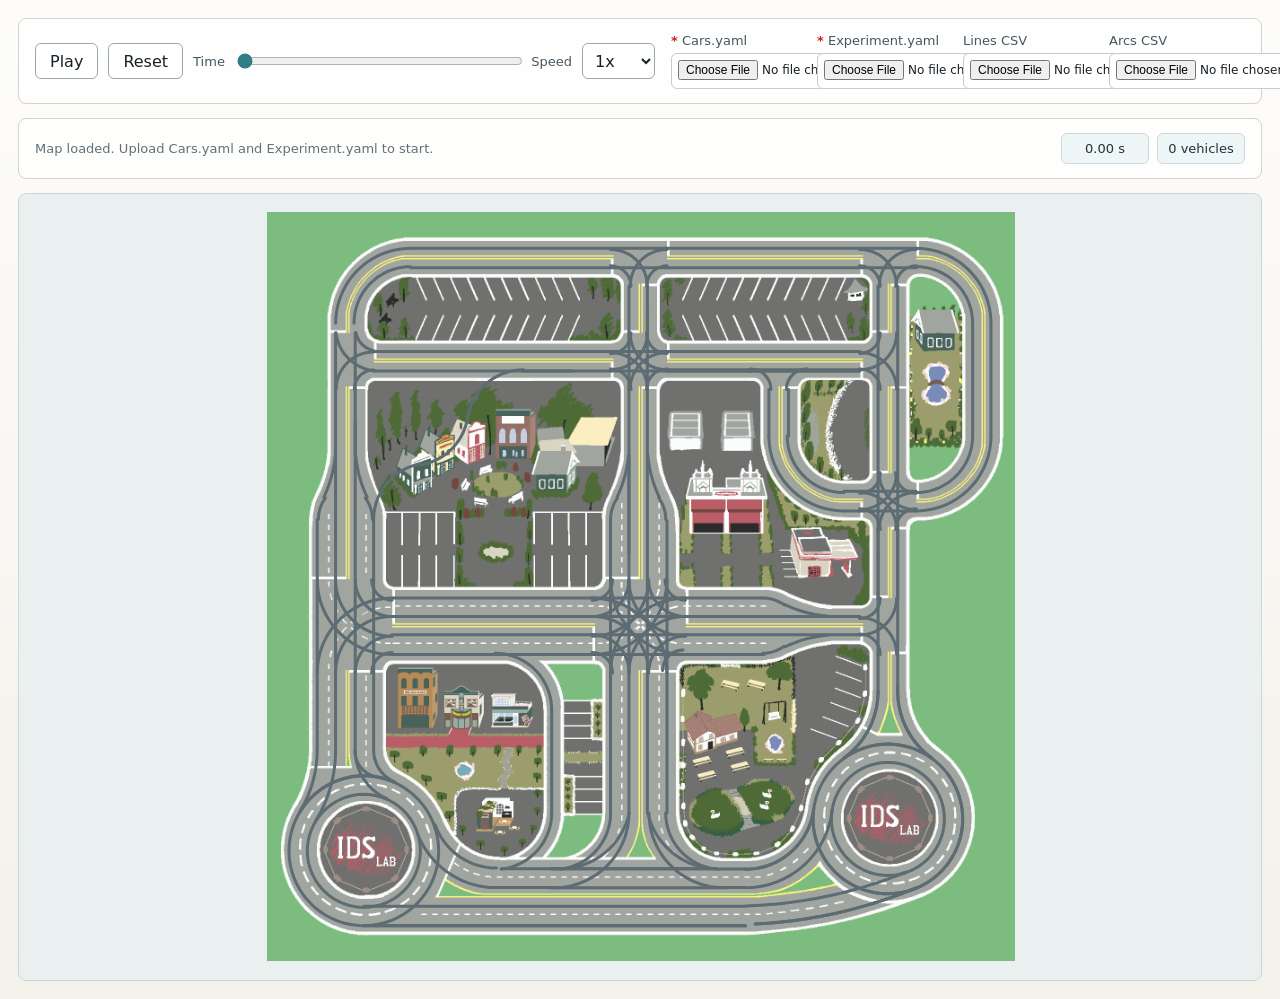
==== viewer/index.html @ 81d66fdf "added map background; better UI; fixed IDM tracking mismatch" ====
<!doctype html>
<html lang="en">
  <head>
    <meta charset="utf-8">
    <meta name="viewport" content="width=device-width, initial-scale=1">
    <title>ScaledCity Simulator</title>
    <link rel="stylesheet" href="styles.css">
  </head>
  <body>
    <main class="app-shell">
      <section class="controls" aria-label="Playback and file controls">
        <div class="transport">
          <button id="playButton" type="button">Play</button>
          <button id="resetButton" type="button">Reset</button>
          <label class="slider-label" for="timeSlider">Time</label>
          <input id="timeSlider" type="range" min="0" max="120" value="0" step="0.1">
          <label class="speed-label" for="speedSelect">Speed</label>
          <select id="speedSelect">
            <option value="0.5">0.5x</option>
            <option value="1" selected>1x</option>
            <option value="2">2x</option>
            <option value="4">4x</option>
          </select>
        </div>

        <div class="file-grid">
          <label class="required-file">
            <span><span aria-hidden="true">*</span> Cars.yaml</span>
            <input id="carsInput" type="file" accept=".yaml,.yml,text/yaml,text/plain">
          </label>
          <label class="required-file">
            <span><span aria-hidden="true">*</span> Experiment.yaml</span>
            <input id="experimentInput" type="file" accept=".yaml,.yml,text/yaml,text/plain">
          </label>
          <label>
            Lines CSV
            <input id="linesInput" type="file" accept=".csv,text/csv">
          </label>
          <label>
            Arcs CSV
            <input id="arcsInput" type="file" accept=".csv,text/csv">
          </label>
        </div>
      </section>

      <header class="topbar">
        <p id="status">Loading default map...</p>
        <div class="stats" aria-live="polite">
          <span id="timeReadout">0.00 s</span>
          <span id="vehicleReadout">0 vehicles</span>
        </div>
      </header>

      <section class="viewport" aria-label="Simulation viewport">
        <canvas id="scene" width="1200" height="760"></canvas>
      </section>
    </main>

    <div id="errorDialog" class="modal" role="dialog" aria-modal="true" aria-labelledby="errorTitle" hidden>
      <div class="modal-panel">
        <h2 id="errorTitle">Simulation not ready</h2>
        <p id="errorMessage"></p>
        <button id="errorCloseButton" type="button">OK</button>
      </div>
    </div>

    <script src="viewer.js"></script>
  </body>
</html>
---- viewer/styles.css ----
:root {
  color-scheme: light;
  font-family: Inter, ui-sans-serif, system-ui, -apple-system, BlinkMacSystemFont, "Segoe UI", sans-serif;
  background: #f4f1ea;
  color: #172026;
}

* {
  box-sizing: border-box;
}

body {
  margin: 0;
  min-height: 100vh;
  background:
    linear-gradient(180deg, rgba(255, 255, 255, 0.82), rgba(255, 255, 255, 0)),
    #f4f1ea;
}

button,
input,
select {
  font: inherit;
}

.app-shell {
  display: grid;
  grid-template-rows: auto auto minmax(320px, 1fr);
  gap: 14px;
  min-height: 100vh;
  padding: 18px;
}

.topbar,
.controls {
  display: flex;
  align-items: center;
  justify-content: space-between;
  gap: 16px;
  padding: 14px 16px;
  border: 1px solid #d8d1c4;
  border-radius: 8px;
  background: rgba(255, 255, 255, 0.78);
}

p {
  margin: 0;
  color: #617079;
  font-size: 13px;
}

.stats {
  display: flex;
  align-items: center;
  gap: 8px;
  flex-wrap: wrap;
  justify-content: flex-end;
}

.stats span {
  min-width: 88px;
  padding: 7px 10px;
  border: 1px solid #cfd8dc;
  border-radius: 6px;
  background: #eef6f7;
  color: #21343a;
  text-align: center;
  font-size: 13px;
  font-variant-numeric: tabular-nums;
}

.viewport {
  min-height: 0;
  border: 1px solid #cbd5d8;
  border-radius: 8px;
  overflow: hidden;
  background: #eaf0ef;
}

canvas {
  display: block;
  width: 100%;
  height: 100%;
}

.controls {
  align-items: stretch;
}

.transport {
  display: grid;
  grid-template-columns: auto auto auto minmax(180px, 1fr) auto auto;
  align-items: center;
  gap: 10px;
  min-width: min(620px, 100%);
}

button,
select {
  min-height: 36px;
  border: 1px solid #98a8ae;
  border-radius: 6px;
  background: #ffffff;
  color: #172026;
}

button {
  padding: 0 14px;
  cursor: pointer;
}

button:hover {
  background: #f0f6f7;
}

select {
  padding: 0 8px;
}

input[type="range"] {
  width: 100%;
  accent-color: #2f7f86;
}

.slider-label,
.speed-label,
.file-grid label {
  color: #46565e;
  font-size: 13px;
  white-space: nowrap;
}

.file-grid {
  display: grid;
  grid-template-columns: repeat(4, minmax(120px, 1fr));
  gap: 10px;
  align-items: end;
  max-width: 620px;
}

.file-grid label {
  display: grid;
  gap: 5px;
}

.required-file > span > span {
  color: #c82127;
  font-weight: 700;
}

input[type="file"] {
  max-width: 100%;
  min-height: 36px;
  padding: 6px;
  border: 1px solid #c3ccd0;
  border-radius: 6px;
  background: #ffffff;
  color: #172026;
  font-size: 12px;
}

.modal {
  position: fixed;
  inset: 0;
  display: grid;
  place-items: center;
  padding: 18px;
  background: rgba(23, 32, 38, 0.38);
  z-index: 20;
}

.modal[hidden] {
  display: none;
}

.modal-panel {
  width: min(420px, 100%);
  padding: 18px;
  border: 1px solid #d6c8c6;
  border-radius: 8px;
  background: #fffdf9;
  box-shadow: 0 18px 45px rgba(23, 32, 38, 0.22);
}

.modal-panel h2 {
  margin: 0 0 8px;
  font-size: 18px;
}

.modal-panel p {
  margin: 0 0 16px;
  color: #46565e;
  line-height: 1.45;
}

@media (max-width: 900px) {
  .topbar,
  .controls {
    flex-direction: column;
    align-items: stretch;
  }

  .transport,
  .file-grid {
    max-width: none;
  }
}

@media (max-width: 640px) {
  .app-shell {
    padding: 10px;
  }

  .transport {
    grid-template-columns: 1fr 1fr;
  }

  .transport input[type="range"],
  .slider-label {
    grid-column: 1 / -1;
  }

  .file-grid {
    grid-template-columns: 1fr;
  }
}
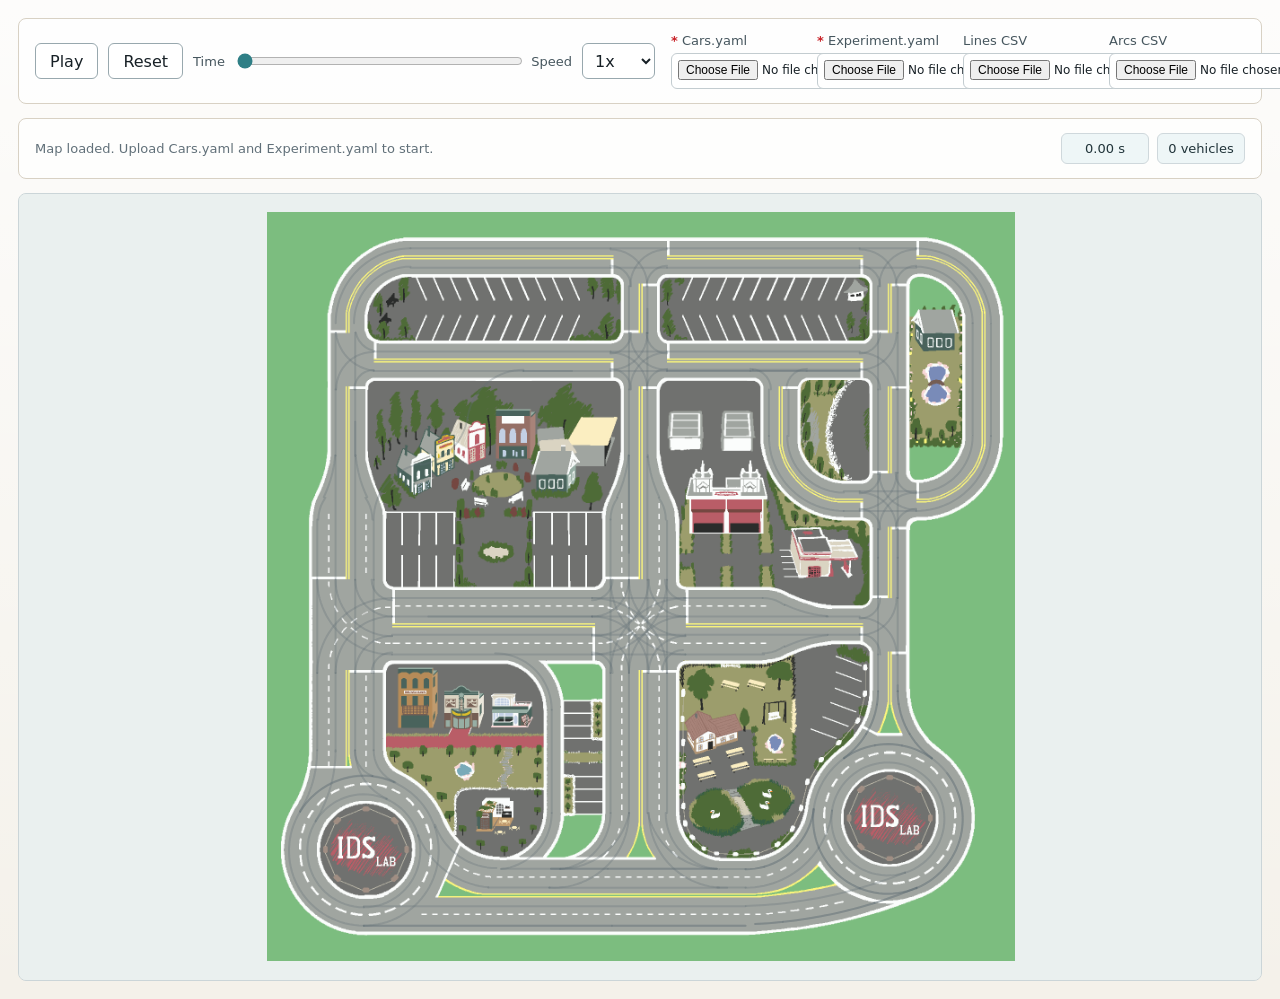
==== commit 91825b5d: "wait-when-done fix; time slider fix" ====
--- a/viewer/index.html
+++ b/viewer/index.html
@@ -13,7 +13,7 @@
           <button id="playButton" type="button">Play</button>
           <button id="resetButton" type="button">Reset</button>
           <label class="slider-label" for="timeSlider">Time</label>
-          <input id="timeSlider" type="range" min="0" max="120" value="0" step="0.1">
+          <input id="timeSlider" type="range" min="0" max="1" value="0" step="0.001">
           <label class="speed-label" for="speedSelect">Speed</label>
           <select id="speedSelect">
             <option value="0.5">0.5x</option>
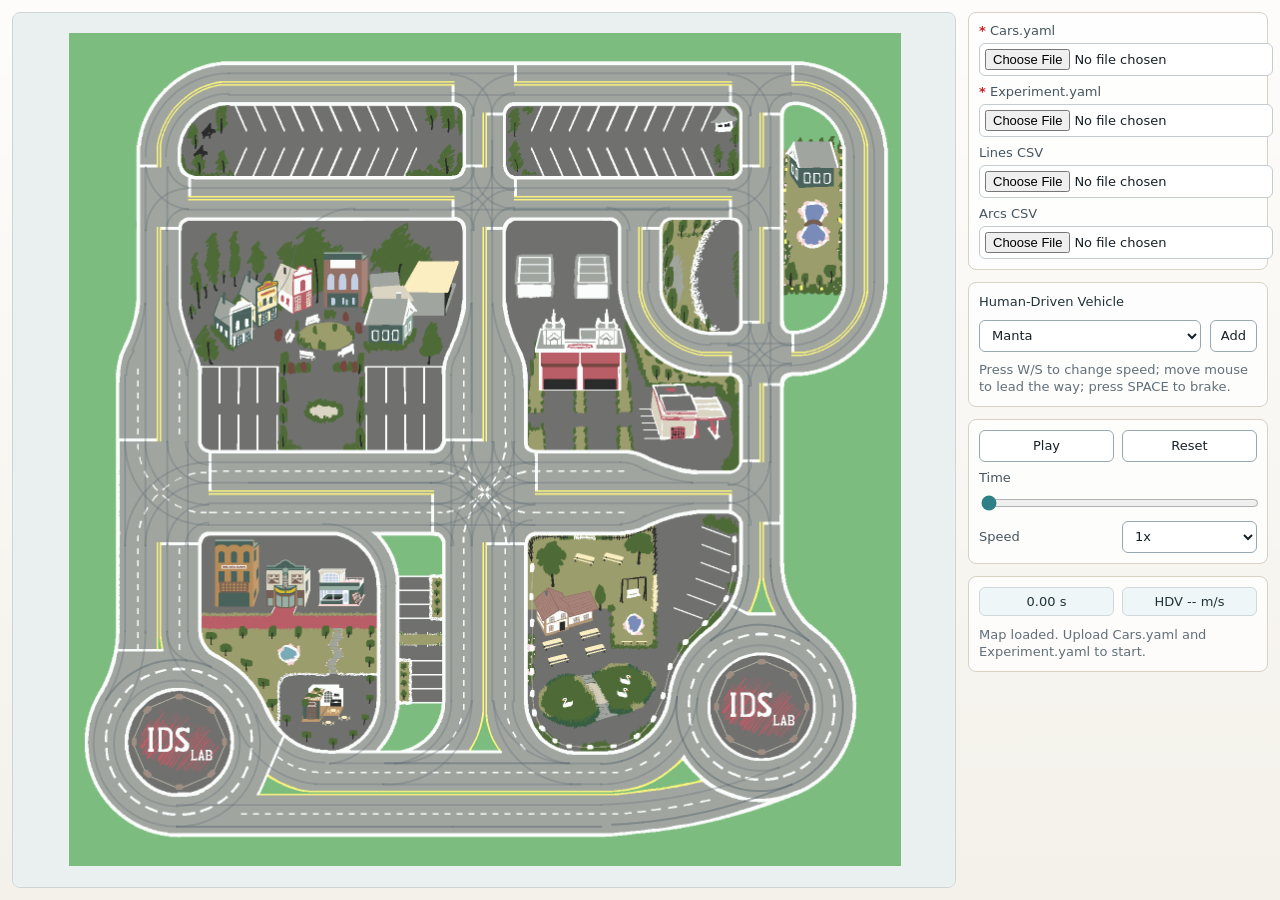
==== commit 7d063fe5: "implemented basic single HDV" ====
--- a/viewer/index.html
+++ b/viewer/index.html
@@ -3,26 +3,12 @@
   <head>
     <meta charset="utf-8">
     <meta name="viewport" content="width=device-width, initial-scale=1">
-    <title>ScaledCity Simulator</title>
+    <title>IDS3C Simulator</title>
     <link rel="stylesheet" href="styles.css">
   </head>
   <body>
     <main class="app-shell">
       <section class="controls" aria-label="Playback and file controls">
-        <div class="transport">
-          <button id="playButton" type="button">Play</button>
-          <button id="resetButton" type="button">Reset</button>
-          <label class="slider-label" for="timeSlider">Time</label>
-          <input id="timeSlider" type="range" min="0" max="1" value="0" step="0.001">
-          <label class="speed-label" for="speedSelect">Speed</label>
-          <select id="speedSelect">
-            <option value="0.5">0.5x</option>
-            <option value="1" selected>1x</option>
-            <option value="2">2x</option>
-            <option value="4">4x</option>
-          </select>
-        </div>
-
         <div class="file-grid">
           <label class="required-file">
             <span><span aria-hidden="true">*</span> Cars.yaml</span>
@@ -41,14 +27,38 @@
             <input id="arcsInput" type="file" accept=".csv,text/csv">
           </label>
         </div>
+
+        <div class="hdv-panel" aria-label="Human-Driven Vehicle controls">
+          <h2>Human-Driven Vehicle</h2>
+          <select id="hdvVersionSelect" aria-label="Human-driven vehicle type">
+            <option value="lotus">Lotus</option>
+            <option value="manta" selected>Manta</option>
+          </select>
+          <button id="placeHdvButton" type="button">Add</button>
+          <p class="hdv-instructions">Press W/S to change speed; move mouse to lead the way; press SPACE to brake.</p>
+        </div>
+
+        <div class="transport">
+          <button id="playButton" type="button">Play</button>
+          <button id="resetButton" type="button">Reset</button>
+          <label class="slider-label" for="timeSlider">Time</label>
+          <input id="timeSlider" type="range" min="0" max="1" value="0" step="0.001">
+          <label class="speed-label" for="speedSelect">Speed</label>
+          <select id="speedSelect">
+            <option value="0.5">0.5x</option>
+            <option value="1" selected>1x</option>
+            <option value="2">2x</option>
+            <option value="4">4x</option>
+          </select>
+        </div>
       </section>
 
       <header class="topbar">
-        <p id="status">Loading default map...</p>
         <div class="stats" aria-live="polite">
           <span id="timeReadout">0.00 s</span>
-          <span id="vehicleReadout">0 vehicles</span>
+          <span id="vehicleReadout">HDV -- m/s</span>
         </div>
+        <p id="status">Loading default map...</p>
       </header>
 
       <section class="viewport" aria-label="Simulation viewport">
--- a/viewer/styles.css
+++ b/viewer/styles.css
@@ -1,6 +1,7 @@
 :root {
   color-scheme: light;
   font-family: Inter, ui-sans-serif, system-ui, -apple-system, BlinkMacSystemFont, "Segoe UI", sans-serif;
+  font-size: 13px;
   background: #f4f1ea;
   color: #172026;
 }
@@ -12,6 +13,7 @@
 body {
   margin: 0;
   min-height: 100vh;
+  font-size: 1rem;
   background:
     linear-gradient(180deg, rgba(255, 255, 255, 0.82), rgba(255, 255, 255, 0)),
     #f4f1ea;
@@ -25,52 +27,72 @@
 
 .app-shell {
   display: grid;
-  grid-template-rows: auto auto minmax(320px, 1fr);
-  gap: 14px;
+  grid-template-columns: minmax(0, 1fr) minmax(250px, 300px);
+  grid-template-rows: auto minmax(0, 1fr);
+  grid-template-areas:
+    "viewport controls"
+    "viewport status";
+  gap: 12px;
   min-height: 100vh;
-  padding: 18px;
+  padding: 12px;
 }
 
 .topbar,
-.controls {
+.file-grid,
+.hdv-panel,
+.transport {
   display: flex;
-  align-items: center;
-  justify-content: space-between;
-  gap: 16px;
-  padding: 14px 16px;
+  align-items: stretch;
+  justify-content: flex-start;
+  gap: 10px;
+  padding: 10px;
   border: 1px solid #d8d1c4;
   border-radius: 8px;
   background: rgba(255, 255, 255, 0.78);
 }
 
+.controls {
+  grid-area: controls;
+  display: flex;
+  flex-direction: column;
+  gap: 12px;
+}
+
+.topbar {
+  grid-area: status;
+  flex-direction: column;
+  align-self: start;
+}
+
 p {
   margin: 0;
   color: #617079;
-  font-size: 13px;
+  line-height: 1.35;
 }
 
 .stats {
-  display: flex;
-  align-items: center;
+  display: grid;
+  grid-template-columns: 1fr 1fr;
   gap: 8px;
-  flex-wrap: wrap;
-  justify-content: flex-end;
 }
 
 .stats span {
-  min-width: 88px;
-  padding: 7px 10px;
+  min-width: 0;
+  padding: 6px 8px;
   border: 1px solid #cfd8dc;
   border-radius: 6px;
   background: #eef6f7;
   color: #21343a;
   text-align: center;
-  font-size: 13px;
   font-variant-numeric: tabular-nums;
 }
 
 .viewport {
+  grid-area: viewport;
+  min-width: 0;
   min-height: 0;
+  width: 100%;
+  height: calc(100vh - 24px);
   border: 1px solid #cbd5d8;
   border-radius: 8px;
   overflow: hidden;
@@ -83,21 +105,29 @@
   height: 100%;
 }
 
-.controls {
-  align-items: stretch;
-}
-
 .transport {
-  display: grid;
-  grid-template-columns: auto auto auto minmax(180px, 1fr) auto auto;
+  grid-template-columns: 1fr 1fr;
   align-items: center;
-  gap: 10px;
-  min-width: min(620px, 100%);
+  gap: 8px;
+}
+
+.transport,
+.file-grid {
+  display: grid;
+}
+
+.transport .slider-label,
+.transport input[type="range"] {
+  grid-column: 1 / -1;
+}
+
+.transport .speed-label {
+  justify-self: start;
 }
 
 button,
 select {
-  min-height: 36px;
+  min-height: 32px;
   border: 1px solid #98a8ae;
   border-radius: 6px;
   background: #ffffff;
@@ -105,7 +135,7 @@
 }
 
 button {
-  padding: 0 14px;
+  padding: 0 10px;
   cursor: pointer;
 }
 
@@ -126,16 +156,13 @@
 .speed-label,
 .file-grid label {
   color: #46565e;
-  font-size: 13px;
   white-space: nowrap;
 }
 
 .file-grid {
-  display: grid;
-  grid-template-columns: repeat(4, minmax(120px, 1fr));
-  gap: 10px;
+  grid-template-columns: 1fr;
+  gap: 8px;
   align-items: end;
-  max-width: 620px;
 }
 
 .file-grid label {
@@ -150,13 +177,42 @@
 
 input[type="file"] {
   max-width: 100%;
-  min-height: 36px;
-  padding: 6px;
+  min-height: 32px;
+  padding: 5px;
   border: 1px solid #c3ccd0;
   border-radius: 6px;
   background: #ffffff;
   color: #172026;
-  font-size: 12px;
+}
+
+.hdv-panel {
+  display: grid;
+  grid-template-columns: minmax(0, 1fr) auto;
+  gap: 9px;
+}
+
+.hdv-panel h2 {
+  grid-column: 1 / -1;
+  margin: 0;
+  color: #21343a;
+  font-size: inherit;
+  font-weight: 400;
+  line-height: 1.35;
+}
+
+#placeHdvButton.is-placing {
+  border-color: #216fb8;
+  background: #e6f2ff;
+  color: #124f86;
+}
+
+.hdv-instructions {
+  grid-column: 1 / -1;
+  min-height: 18px;
+}
+
+canvas.is-placing-hdv {
+  cursor: crosshair;
 }
 
 .modal {
@@ -184,7 +240,7 @@
 
 .modal-panel h2 {
   margin: 0 0 8px;
-  font-size: 18px;
+  font-size: 1rem;
 }
 
 .modal-panel p {
@@ -194,15 +250,26 @@
 }
 
 @media (max-width: 900px) {
+  .app-shell {
+    grid-template-columns: 1fr;
+    grid-template-rows: auto auto auto;
+    grid-template-areas:
+      "controls"
+      "status"
+      "viewport";
+  }
+
   .topbar,
   .controls {
-    flex-direction: column;
     align-items: stretch;
   }
 
-  .transport,
+  .viewport {
+    height: clamp(340px, 62vh, 620px);
+  }
+
   .file-grid {
-    max-width: none;
+    grid-template-columns: repeat(2, minmax(120px, 1fr));
   }
 }
 
@@ -211,6 +278,10 @@
     padding: 10px;
   }
 
+  .viewport {
+    height: clamp(300px, 56vh, 460px);
+  }
+
   .transport {
     grid-template-columns: 1fr 1fr;
   }
@@ -223,4 +294,8 @@
   .file-grid {
     grid-template-columns: 1fr;
   }
-}
+
+  .stats {
+    grid-template-columns: 1fr;
+  }
+}
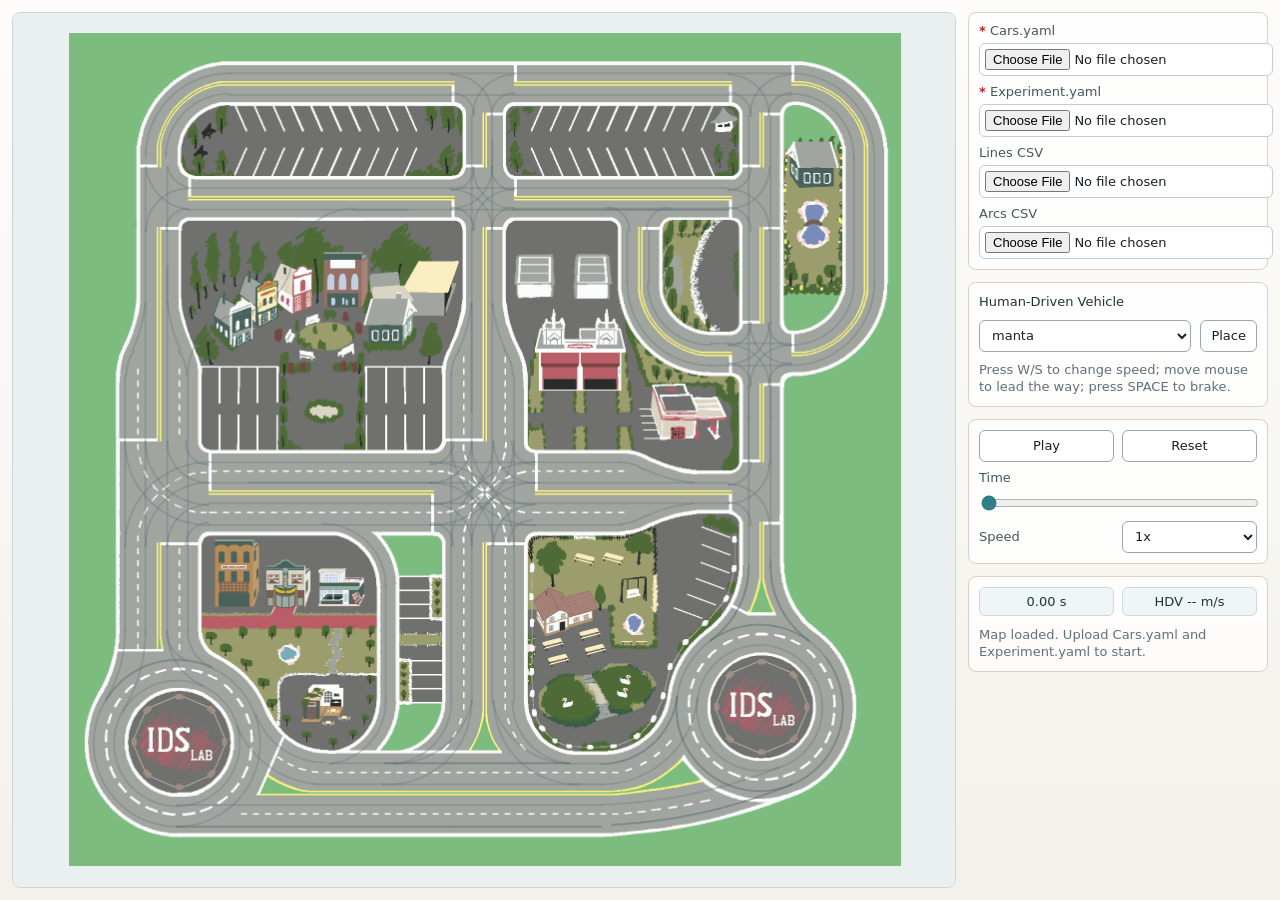
==== commit 92147efe: "differentiate between listed vs. non-listed hdv; fixed hdv backward motion;" ====
--- a/viewer/index.html
+++ b/viewer/index.html
@@ -31,10 +31,10 @@
         <div class="hdv-panel" aria-label="Human-Driven Vehicle controls">
           <h2>Human-Driven Vehicle</h2>
           <select id="hdvVersionSelect" aria-label="Human-driven vehicle type">
-            <option value="lotus">Lotus</option>
-            <option value="manta" selected>Manta</option>
+            <option value="lotus">lotus</option>
+            <option value="manta" selected>manta</option>
           </select>
-          <button id="placeHdvButton" type="button">Add</button>
+          <button id="placeHdvButton" type="button">Place</button>
           <p class="hdv-instructions">Press W/S to change speed; move mouse to lead the way; press SPACE to brake.</p>
         </div>
 
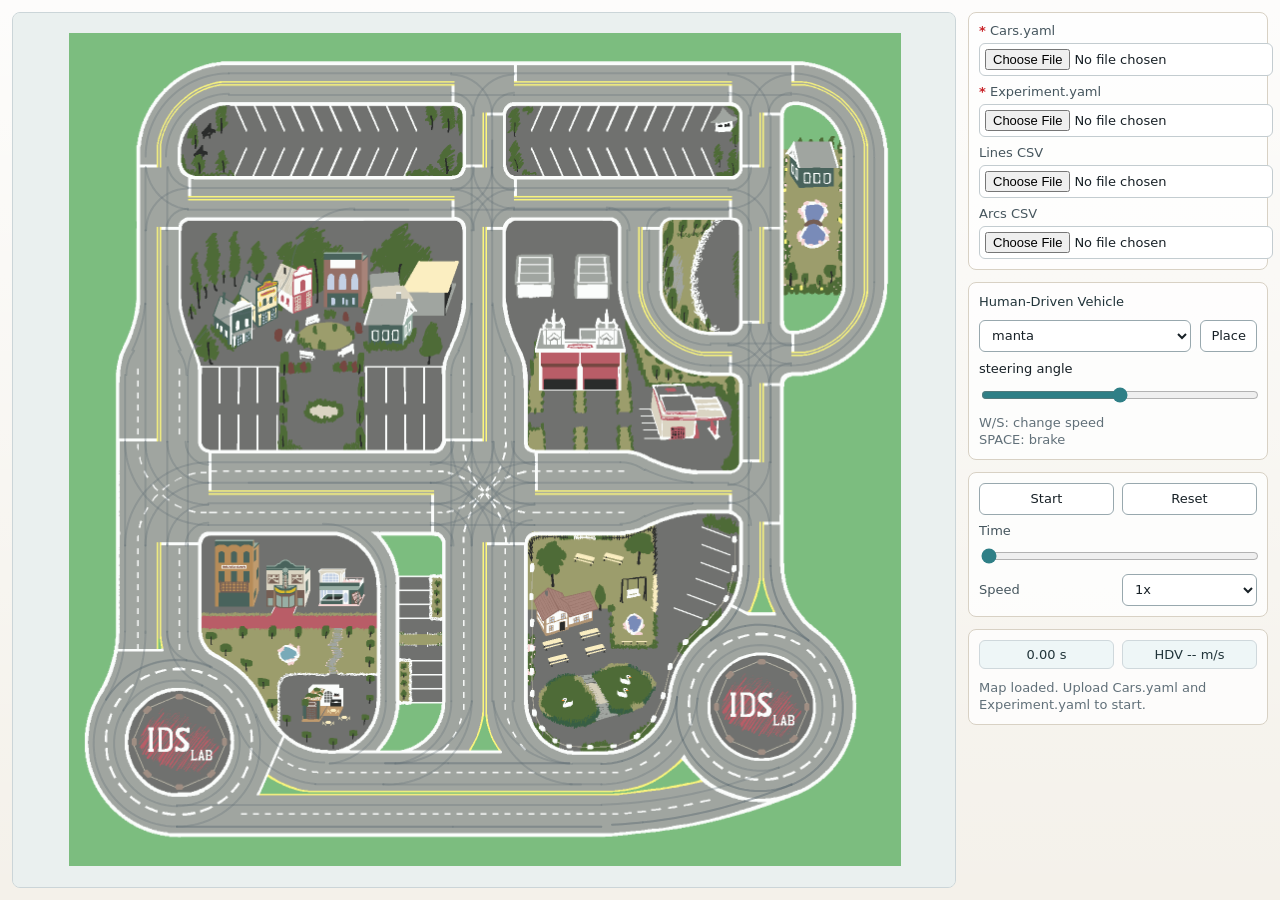
==== commit e5c6208a: "better HDV input method" ====
--- a/viewer/index.html
+++ b/viewer/index.html
@@ -35,11 +35,13 @@
             <option value="manta" selected>manta</option>
           </select>
           <button id="placeHdvButton" type="button">Place</button>
-          <p class="hdv-instructions">Press W/S to change speed; move mouse to lead the way; press SPACE to brake.</p>
+          <label class="steering-label" for="hdvSteeringSlider">steering angle</label>
+          <input id="hdvSteeringSlider" type="range" min="-45" max="45" value="0" step="1">
+          <p class="hdv-instructions">W/S: change speed<br>SPACE: brake</p>
         </div>
 
         <div class="transport">
-          <button id="playButton" type="button">Play</button>
+          <button id="playButton" type="button">Start</button>
           <button id="resetButton" type="button">Reset</button>
           <label class="slider-label" for="timeSlider">Time</label>
           <input id="timeSlider" type="range" min="0" max="1" value="0" step="0.001">
--- a/viewer/styles.css
+++ b/viewer/styles.css
@@ -211,6 +211,11 @@
   min-height: 18px;
 }
 
+.steering-label,
+#hdvSteeringSlider {
+  grid-column: 1 / -1;
+}
+
 canvas.is-placing-hdv {
   cursor: crosshair;
 }
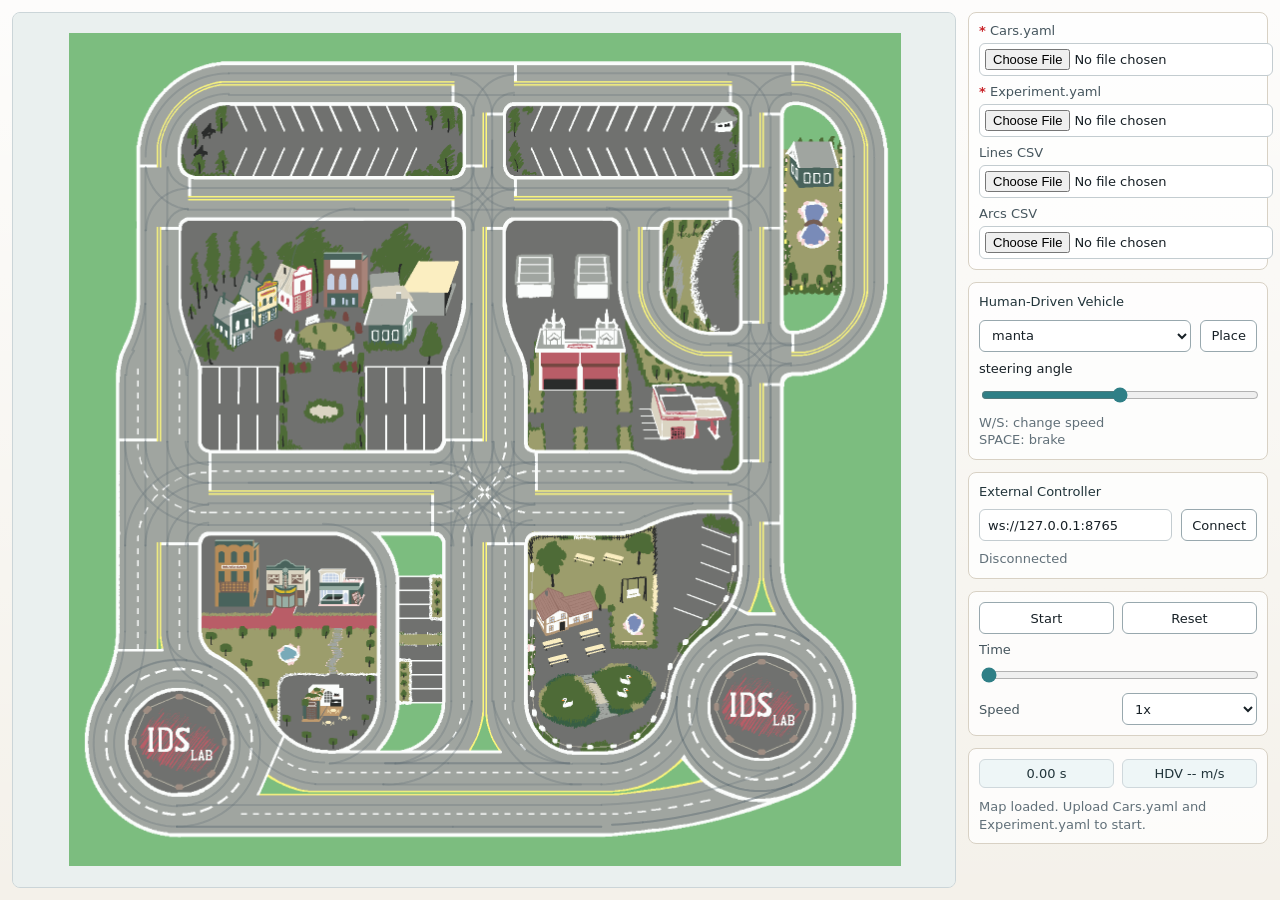
==== commit fce2dfd4: "external controller to local host" ====
--- a/viewer/index.html
+++ b/viewer/index.html
@@ -40,6 +40,13 @@
           <p class="hdv-instructions">W/S: change speed<br>SPACE: brake</p>
         </div>
 
+        <div class="external-panel" aria-label="External controller controls">
+          <h2>External Controller</h2>
+          <input id="externalUrlInput" type="url" value="ws://127.0.0.1:8765" aria-label="External controller WebSocket URL">
+          <button id="externalConnectButton" type="button">Connect</button>
+          <p id="externalStatus">Disconnected</p>
+        </div>
+
         <div class="transport">
           <button id="playButton" type="button">Start</button>
           <button id="resetButton" type="button">Reset</button>
--- a/viewer/styles.css
+++ b/viewer/styles.css
@@ -40,6 +40,7 @@
 .topbar,
 .file-grid,
 .hdv-panel,
+.external-panel,
 .transport {
   display: flex;
   align-items: stretch;
@@ -191,7 +192,8 @@
   gap: 9px;
 }
 
-.hdv-panel h2 {
+.hdv-panel h2,
+.external-panel h2 {
   grid-column: 1 / -1;
   margin: 0;
   color: #21343a;
@@ -218,6 +220,27 @@
 
 canvas.is-placing-hdv {
   cursor: crosshair;
+}
+
+.external-panel {
+  display: grid;
+  grid-template-columns: minmax(0, 1fr) auto;
+  gap: 9px;
+}
+
+.external-panel input {
+  min-width: 0;
+  min-height: 32px;
+  padding: 0 8px;
+  border: 1px solid #c3ccd0;
+  border-radius: 6px;
+  background: #ffffff;
+  color: #172026;
+}
+
+#externalStatus {
+  grid-column: 1 / -1;
+  min-height: 18px;
 }
 
 .modal {
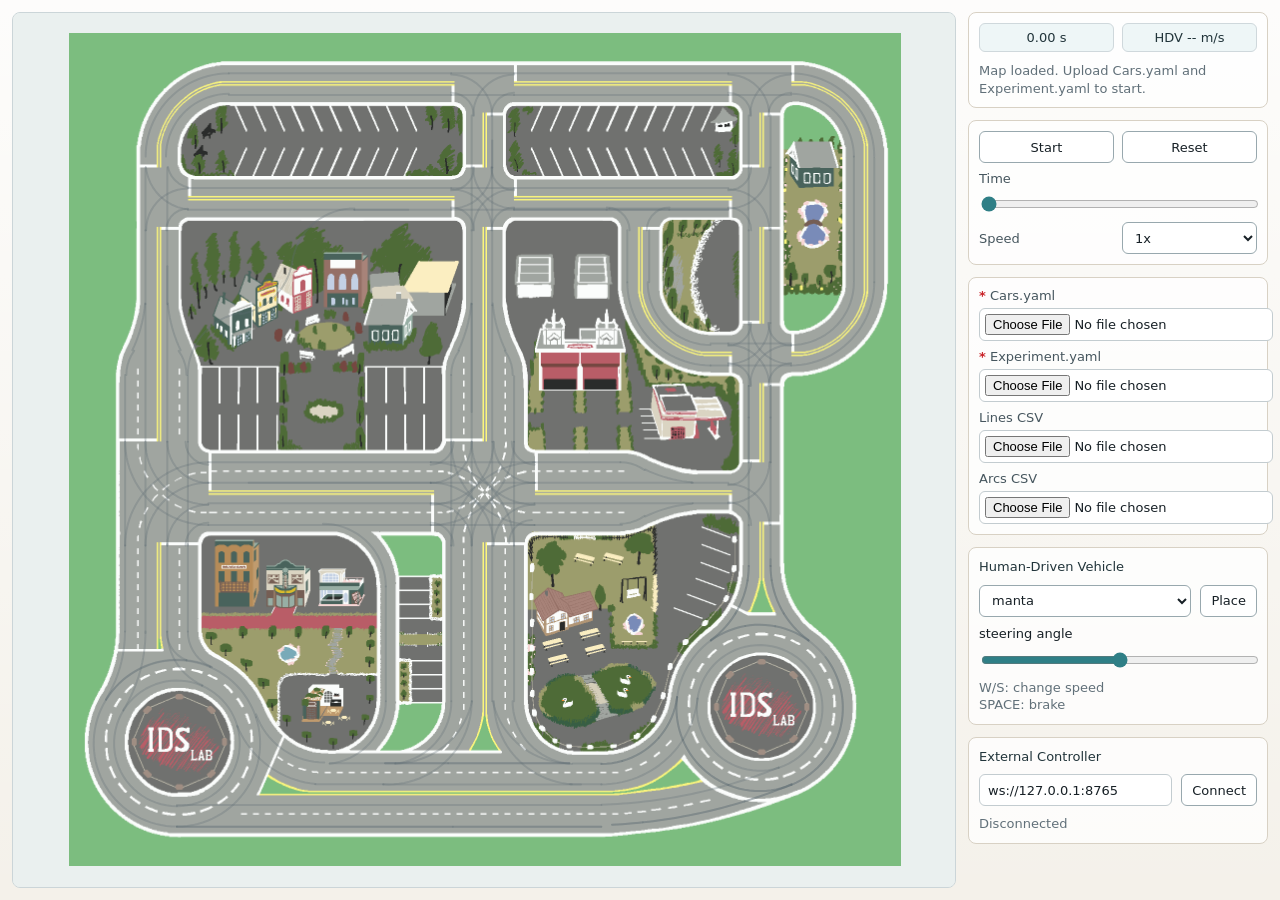
==== commit 442d09e7: "minor UI change" ====
--- a/viewer/index.html
+++ b/viewer/index.html
@@ -9,6 +9,20 @@
   <body>
     <main class="app-shell">
       <section class="controls" aria-label="Playback and file controls">
+        <div class="transport">
+          <button id="playButton" type="button">Start</button>
+          <button id="resetButton" type="button">Reset</button>
+          <label class="slider-label" for="timeSlider">Time</label>
+          <input id="timeSlider" type="range" min="0" max="1" value="0" step="0.001">
+          <label class="speed-label" for="speedSelect">Speed</label>
+          <select id="speedSelect">
+            <option value="0.5">0.5x</option>
+            <option value="1" selected>1x</option>
+            <option value="2">2x</option>
+            <option value="4">4x</option>
+          </select>
+        </div>
+
         <div class="file-grid">
           <label class="required-file">
             <span><span aria-hidden="true">*</span> Cars.yaml</span>
@@ -46,20 +60,6 @@
           <button id="externalConnectButton" type="button">Connect</button>
           <p id="externalStatus">Disconnected</p>
         </div>
-
-        <div class="transport">
-          <button id="playButton" type="button">Start</button>
-          <button id="resetButton" type="button">Reset</button>
-          <label class="slider-label" for="timeSlider">Time</label>
-          <input id="timeSlider" type="range" min="0" max="1" value="0" step="0.001">
-          <label class="speed-label" for="speedSelect">Speed</label>
-          <select id="speedSelect">
-            <option value="0.5">0.5x</option>
-            <option value="1" selected>1x</option>
-            <option value="2">2x</option>
-            <option value="4">4x</option>
-          </select>
-        </div>
       </section>
 
       <header class="topbar">
--- a/viewer/styles.css
+++ b/viewer/styles.css
@@ -30,8 +30,8 @@
   grid-template-columns: minmax(0, 1fr) minmax(250px, 300px);
   grid-template-rows: auto minmax(0, 1fr);
   grid-template-areas:
-    "viewport controls"
-    "viewport status";
+    "viewport status"
+    "viewport controls";
   gap: 12px;
   min-height: 100vh;
   padding: 12px;
@@ -282,8 +282,8 @@
     grid-template-columns: 1fr;
     grid-template-rows: auto auto auto;
     grid-template-areas:
+      "status"
       "controls"
-      "status"
       "viewport";
   }
 
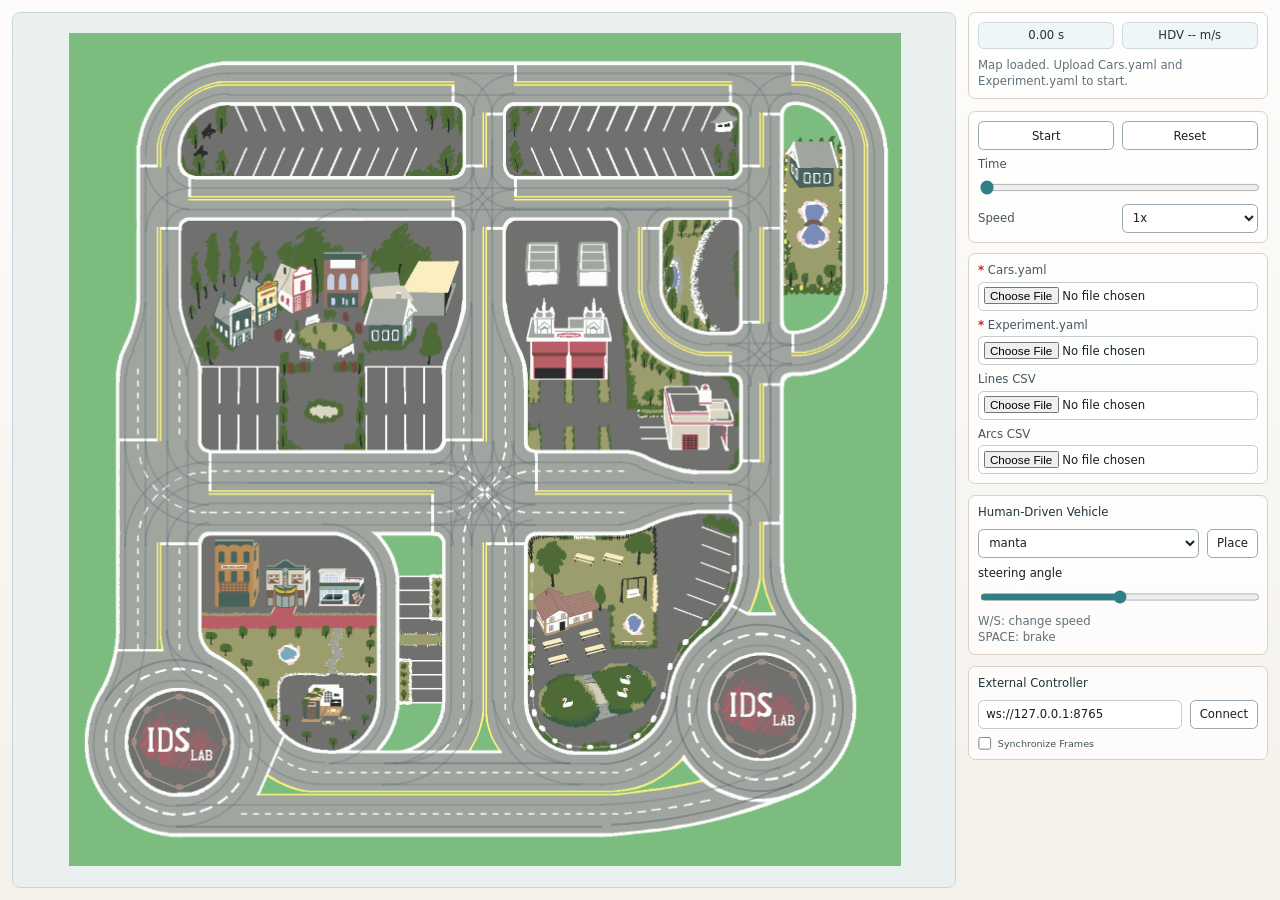
==== commit c6643b61: "added synchronize frames option for external controller" ====
--- a/viewer/index.html
+++ b/viewer/index.html
@@ -58,7 +58,10 @@
           <h2>External Controller</h2>
           <input id="externalUrlInput" type="url" value="ws://127.0.0.1:8765" aria-label="External controller WebSocket URL">
           <button id="externalConnectButton" type="button">Connect</button>
-          <p id="externalStatus">Disconnected</p>
+          <label class="external-checkbox" title="Wait for an external command before advancing each frame.">
+            <input id="externalCommandLockInput" type="checkbox">
+            <span>Synchronize Frames</span>
+          </label>
         </div>
       </section>
 
--- a/viewer/styles.css
+++ b/viewer/styles.css
@@ -2,6 +2,7 @@
   color-scheme: light;
   font-family: Inter, ui-sans-serif, system-ui, -apple-system, BlinkMacSystemFont, "Segoe UI", sans-serif;
   font-size: 13px;
+  --ui-scale: 0.9;
   background: #f4f1ea;
   color: #172026;
 }
@@ -57,12 +58,14 @@
   display: flex;
   flex-direction: column;
   gap: 12px;
+  zoom: var(--ui-scale);
 }
 
 .topbar {
   grid-area: status;
   flex-direction: column;
   align-self: start;
+  zoom: var(--ui-scale);
 }
 
 p {
@@ -202,7 +205,8 @@
   line-height: 1.35;
 }
 
-#placeHdvButton.is-placing {
+#placeHdvButton.is-placing,
+#playButton.is-playing {
   border-color: #216fb8;
   background: #e6f2ff;
   color: #124f86;
@@ -228,7 +232,7 @@
   gap: 9px;
 }
 
-.external-panel input {
+.external-panel input[type="url"] {
   min-width: 0;
   min-height: 32px;
   padding: 0 8px;
@@ -238,9 +242,25 @@
   color: #172026;
 }
 
-#externalStatus {
-  grid-column: 1 / -1;
-  min-height: 18px;
+.external-checkbox {
+  grid-column: 1 / -1;
+  display: flex;
+  align-items: center;
+  gap: 7px;
+  color: #44525a;
+  font-size: 0.82rem;
+  line-height: 1.2;
+  cursor: pointer;
+}
+
+.external-checkbox input {
+  width: 15px;
+  height: 15px;
+  min-width: 15px;
+  min-height: 15px;
+  margin: 0;
+  padding: 0;
+  cursor: pointer;
 }
 
 .modal {
